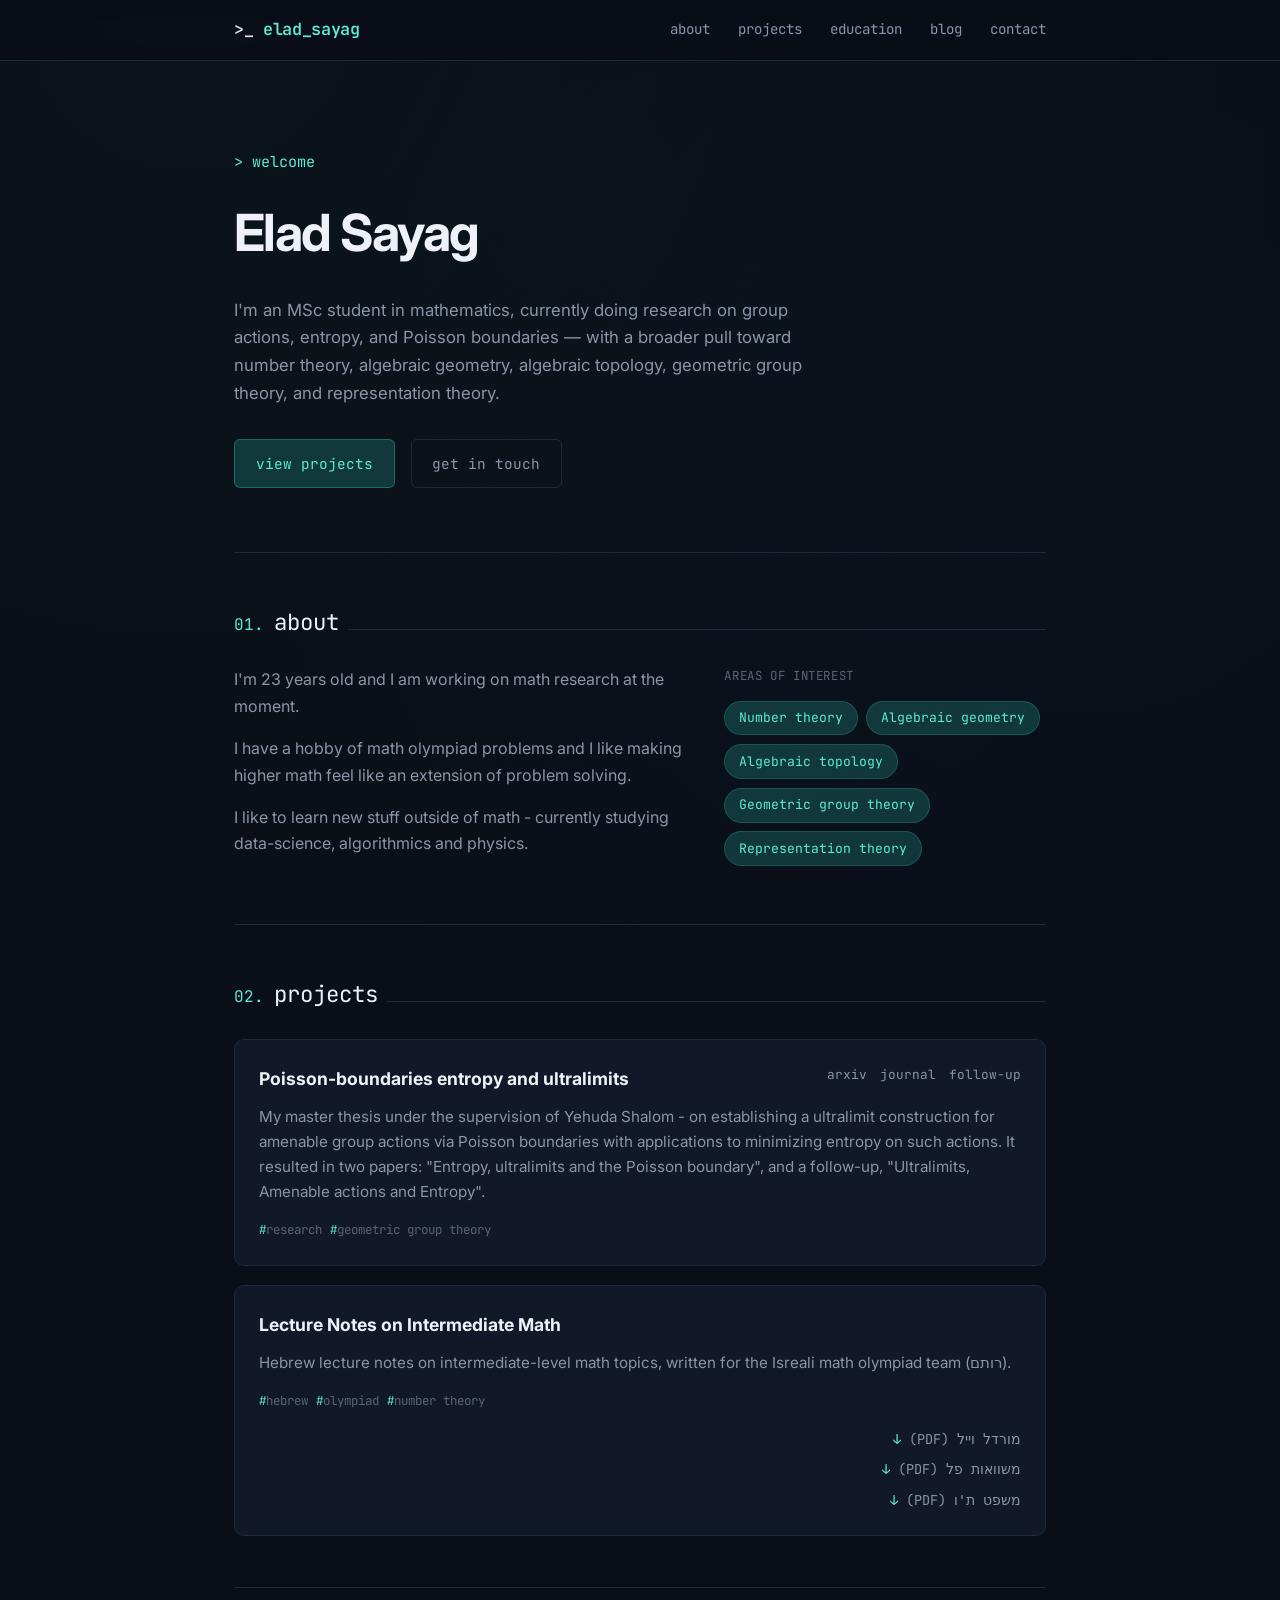
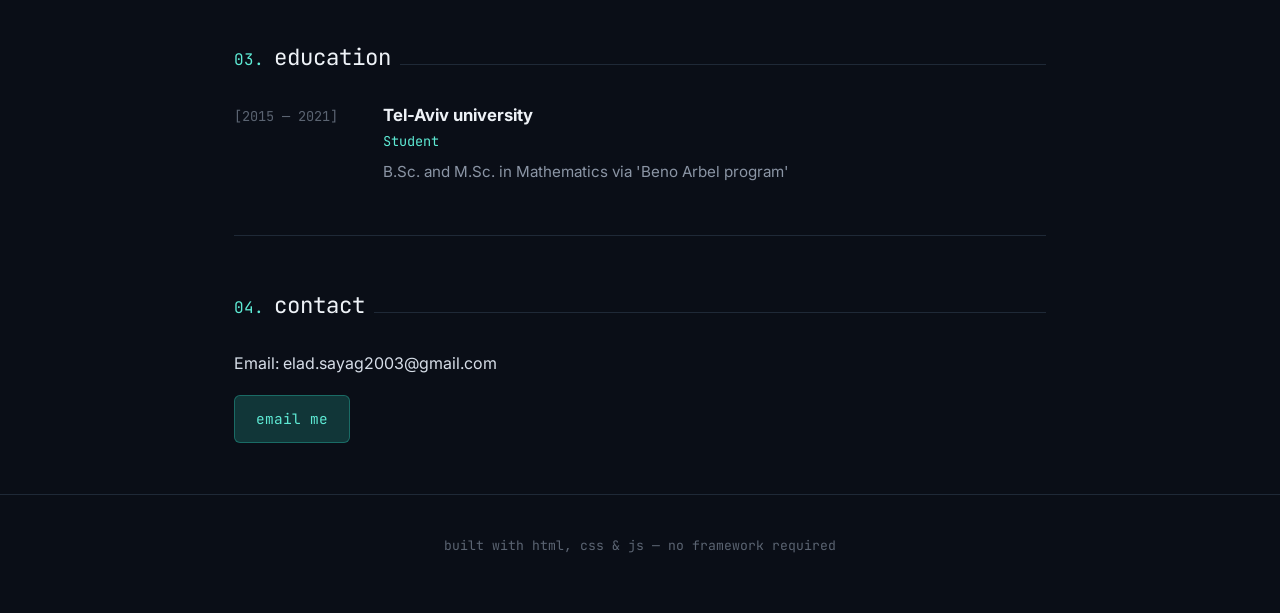
==== index.html @ e8bb50b0 "Add label above the math-interests tag list" ====
<!DOCTYPE html>
<html lang="en">
<head>
<meta charset="UTF-8">
<meta name="viewport" content="width=device-width, initial-scale=1.0">
<title>Elad Sayag</title>
<meta name="description" content="Personal site of Elad Sayag, M.S. in Mathematics. Interests: number theory, algebraic geometry, algebraic topology, geometric group theory, representation theory.">
<link rel="icon" href="data:image/svg+xml,<svg xmlns=%22http://www.w3.org/2000/svg%22 viewBox=%220 0 100 100%22><rect width=%22100%22 height=%22100%22 rx=%2220%22 fill=%22%230a0e17%22/><text x=%2250%22 y=%2266%22 font-size=%2255%22 text-anchor=%22middle%22 fill=%22%235eead4%22 font-family=%22monospace%22>&gt;_</text></svg>">
<link rel="preconnect" href="https://fonts.googleapis.com">
<link rel="preconnect" href="https://fonts.gstatic.com" crossorigin>
<link href="https://fonts.googleapis.com/css2?family=Inter:wght@400;500;600;700&family=JetBrains+Mono:wght@400;500;600&display=swap" rel="stylesheet">
<link rel="stylesheet" href="css/style.css">
</head>
<body>

<header class="site">
  <nav>
    <a href="index.html" class="logo">&gt;_ <span class="accent">elad_sayag</span></a>
    <div class="links">
      <a href="#about">about</a>
      <a href="#projects">projects</a>
      <a href="#education">education</a>
      <a href="blog.html">blog</a>
      <a href="#contact">contact</a>
    </div>
  </nav>
</header>

<main class="wrap">

  <section class="hero" id="top">
    <div class="kicker">welcome</div>
    <h1>Elad Sayag</h1>
    <p class="lead">
      I'm an MSc student in mathematics, currently doing research on
      group actions, entropy, and Poisson boundaries — with a broader pull
      toward number theory, algebraic geometry, algebraic topology,
      geometric group theory, and representation theory.
    </p>
    <!--
      EDIT: the "read the blog" link used to live here as a third button.
      Per your call, it's been dropped from this row so the hero stays
      focused on two actions — it's still reachable any time via the
      "blog" link in the nav bar above.
    -->
    <div class="cta-row">
      <a class="btn primary" href="#projects">view projects</a>
      <a class="btn ghost" href="#contact">get in touch</a>
    </div>
  </section>

  <!--
    EDIT ME — About section.
    Replace the three <p> paragraphs below with your own bio: 2-3 short
    paragraphs covering who you are, what draws you to these fields, and
    what you're currently working on (thesis topic, courses, reading).
    The .skills list on the right is a tag cloud — swap in whatever's
    actually true for you: languages/tools (LaTeX, Python, SageMath...)
    and/or subject areas you're strong in. Add or remove <span class="skill-tag">
    entries freely, there's no fixed number.
  -->
  <section id="about">
    <div class="section-title"><span class="num">01.</span> about <span class="line"></span></div>
    <div class="about-grid">
      <div>
        <p>
          I'm 23 years old and I am working on math research at the moment.
        </p>
        <p>
          I have a hobby of math olympiad problems and I like making 
          higher math feel like an extension of problem solving.
        </p>
        <p>
          I like to learn new stuff outside of math - currently studying data-science, algorithmics and physics.
        </p>
      </div>
      <div class="skills">
        <div class="skills-label">areas of interest</div>
        <span class="skill-tag">Number theory</span>
        <span class="skill-tag">Algebraic geometry</span>
        <span class="skill-tag">Algebraic topology</span>
        <span class="skill-tag">Geometric group theory</span>
        <span class="skill-tag">Representation theory</span>
      </div>
    </div>
  </section>

  <!--
    EDIT ME — Projects section.
    Each <article class="card"> is one item — could be a research project,
    an expository writeup, code, a reading group, whatever you want to
    showcase. Duplicate/delete <article> blocks freely (not locked to 3).
    The "code"/"live" links can point anywhere (GitHub, a PDF, arXiv, a
    live demo) or be deleted if there's nothing to link. tag-row entries
    are free text — use them for topics or tools, e.g. <span>topology</span>.
  -->
  <section id="projects">
    <div class="section-title"><span class="num">02.</span> projects <span class="line"></span></div>
    <div class="project-grid">

      <article class="card">
        <div class="card-head">
          <h3>Poisson-boundaries entropy and ultralimits</h3>
          <div class="links">
            <a href="https://arxiv.org/abs/2202.06607" target="_blank" rel="noopener">arxiv</a>
            <a href="https://doi.org/10.4171/GGD/887" target="_blank" rel="noopener">journal</a>
            <a href="https://arxiv.org/abs/2204.11112" target="_blank" rel="noopener">follow-up</a>
          </div>
        </div>
        <p class="desc">
          My master thesis under the supervision of Yehuda Shalom - on establishing a ultralimit construction for amenable group actions via Poisson boundaries with
          applications to minimizing entropy on such actions. It resulted in two papers:
          "Entropy, ultralimits and the Poisson boundary", and a follow-up,
          "Ultralimits, Amenable actions and Entropy".
        </p>
        <div class="tag-row">
          <span>research</span><span>geometric group theory</span>
        </div>
      </article>

      <article class="card">
        <div class="card-head">
          <h3>Lecture Notes on Intermediate Math</h3>
        </div>
        <p class="desc">
          Hebrew lecture notes on intermediate-level math topics,
          written for the Isreali math olympiad team (רותם).
        </p>
        <div class="tag-row">
          <span>hebrew</span><span>olympiad</span><span>number theory</span>
        </div>
        <div class="downloads">
          <a href="assets/lectures/mordell-weil.pdf" download>מורדל וייל (PDF)</a>
          <a href="assets/lectures/pell-equations.pdf" download>משוואות פל (PDF)</a>
          <a href="assets/lectures/thue-theorem.pdf" download>משפט ת'ו (PDF)</a>
        </div>
      </article>

    </div>
  </section>

  <!--
    EDIT ME — Experience / education section.
    Each .timeline-item is one entry (job, degree, TA position, whatever).
    Duplicate/delete freely, and reorder so the most recent is first.
  -->
  <section id="education">
    <div class="section-title"><span class="num">03.</span> education <span class="line"></span></div>
    <div class="timeline">

      <div class="timeline-item">
        <div class="when">[2015 — 2021]</div>
        <div>
          <h3>Tel-Aviv university</h3>
          <div class="role">Student</div>
          <p>B.Sc. and M.Sc. in Mathematics via 'Beno Arbel program'</p>
        </div>
      </div>

    </div>
  </section>

  <section id="contact">
    <div class="section-title"><span class="num">04.</span> contact <span class="line"></span></div>
    <p>
    Email: elad.sayag2003@gmail.com
    </p>
    <!--
      EDIT: github/linkedin links below are still placeholders — point
      them at your real profiles, or delete the <a> tags you don't want.
      A phone number was deliberately left off: public HTML gets scraped
      by bots, and a phone number there mostly just invites spam calls.
      If you want one listed, put it on a downloadable CV/resume PDF
      instead and link that here.
    -->
    <div class="contact-links">
      <a class="btn primary" href="mailto:elad.sayag2003@gmail.com">email me</a>
    </div>
  </section>

</main>

<footer class="site">
  built with html, css &amp; js — no framework required
</footer>

</body>
</html>
---- css/style.css ----
:root {
  --bg: #0a0e17;
  --bg-alt: #0f1420;
  --bg-card: #111827;
  --fg: #d7dee8;
  --fg-dim: #8b95a5;
  --fg-dimmer: #5b6472;
  --accent: #5eead4;
  --accent-dim: #2dd4bf33;
  --border: #1f2937;
  --mono: 'JetBrains Mono', 'Fira Code', ui-monospace, SFMono-Regular, Consolas, monospace;
  --sans: 'Inter', -apple-system, BlinkMacSystemFont, 'Segoe UI', sans-serif;
  --maxw: 860px;
}

* { box-sizing: border-box; margin: 0; padding: 0; }

html { scroll-behavior: smooth; }

body {
  background: var(--bg);
  background-image:
    radial-gradient(circle at 15% 0%, #123a3622 0%, transparent 45%),
    radial-gradient(circle at 85% 20%, #0f2a3a22 0%, transparent 40%);
  color: var(--fg);
  font-family: var(--sans);
  line-height: 1.65;
  min-height: 100vh;
  -webkit-font-smoothing: antialiased;
}

a { color: inherit; text-decoration: none; }

::selection { background: var(--accent-dim); color: var(--accent); }

/* ---------- layout shells ---------- */

.wrap {
  max-width: var(--maxw);
  margin: 0 auto;
  padding: 0 1.5rem;
}

header.site {
  position: sticky;
  top: 0;
  z-index: 20;
  background: rgba(10, 14, 23, 0.85);
  backdrop-filter: blur(8px);
  border-bottom: 1px solid var(--border);
}

header.site nav {
  max-width: var(--maxw);
  margin: 0 auto;
  padding: 1rem 1.5rem;
  display: flex;
  align-items: center;
  justify-content: space-between;
}

.logo {
  font-family: var(--mono);
  font-weight: 600;
  color: var(--fg);
  font-size: 1.05rem;
  letter-spacing: -0.02em;
}
.logo .accent { color: var(--accent); }

nav .links {
  display: flex;
  gap: 1.75rem;
  font-family: var(--mono);
  font-size: 0.88rem;
}

nav .links a {
  color: var(--fg-dim);
  transition: color 0.15s ease;
  position: relative;
}
nav .links a:hover { color: var(--accent); }

.nav-toggle { display: none; }

/* ---------- hero ---------- */

.hero {
  padding: 5.5rem 0 4rem;
}

.hero .kicker {
  font-family: var(--mono);
  color: var(--accent);
  font-size: 0.95rem;
  margin-bottom: 1rem;
}
.hero .kicker::before { content: "> "; }

.hero h1 {
  font-size: clamp(2.1rem, 5vw, 3.2rem);
  font-weight: 700;
  letter-spacing: -0.03em;
  color: #eef2f7;
}

.hero h2 {
  font-size: clamp(1.3rem, 3vw, 1.8rem);
  font-weight: 600;
  color: var(--fg-dim);
  margin-top: 0.4rem;
}

.hero p.lead {
  margin-top: 1.4rem;
  max-width: 56ch;
  color: var(--fg-dim);
  font-size: 1.05rem;
}

.hero .cta-row {
  margin-top: 2rem;
  display: flex;
  gap: 1rem;
  flex-wrap: wrap;
}

.btn {
  font-family: var(--mono);
  font-size: 0.9rem;
  padding: 0.7rem 1.3rem;
  border-radius: 6px;
  border: 1px solid var(--border);
  display: inline-flex;
  align-items: center;
  gap: 0.5rem;
  transition: all 0.15s ease;
}
.btn.primary {
  background: var(--accent-dim);
  border-color: #2dd4bf55;
  color: var(--accent);
}
.btn.primary:hover { background: #2dd4bf22; border-color: var(--accent); }
.btn.ghost { color: var(--fg-dim); }
.btn.ghost:hover { color: var(--fg); border-color: var(--fg-dimmer); }

/* ---------- sections ---------- */

section { padding: 3.2rem 0; border-top: 1px solid var(--border); }
section:first-of-type { border-top: none; }

.section-title {
  font-family: var(--mono);
  font-size: 1.4rem;
  color: #eef2f7;
  margin-bottom: 1.6rem;
  display: flex;
  align-items: baseline;
  gap: 0.6rem;
}
.section-title .num {
  color: var(--accent);
  font-size: 1rem;
}
.section-title .line {
  flex: 1;
  height: 1px;
  background: var(--border);
}

.about-grid {
  display: grid;
  grid-template-columns: 1.4fr 1fr;
  gap: 2.5rem;
}

.about-grid p { color: var(--fg-dim); margin-bottom: 1rem; }

.skills {
  display: flex;
  flex-wrap: wrap;
  gap: 0.55rem;
  align-content: flex-start;
}
.skills-label {
  flex: 1 0 100%;
  font-family: var(--mono);
  font-size: 0.78rem;
  letter-spacing: 0.05em;
  text-transform: uppercase;
  color: var(--fg-dimmer);
  margin-bottom: 0.3rem;
}
.skill-tag {
  font-family: var(--mono);
  font-size: 0.82rem;
  color: var(--accent);
  background: var(--accent-dim);
  border: 1px solid #2dd4bf33;
  border-radius: 999px;
  padding: 0.35rem 0.85rem;
}

/* ---------- project cards ---------- */

.project-grid {
  display: grid;
  gap: 1.2rem;
}

.card {
  background: var(--bg-card);
  border: 1px solid var(--border);
  border-radius: 10px;
  padding: 1.5rem;
  transition: border-color 0.15s ease, transform 0.15s ease;
}
.card:hover {
  border-color: #2dd4bf55;
  transform: translateY(-2px);
}

.card-head {
  display: flex;
  justify-content: space-between;
  align-items: flex-start;
  gap: 1rem;
}

.card h3 {
  font-size: 1.1rem;
  color: #eef2f7;
}

.card .links {
  display: flex;
  gap: 0.8rem;
  font-family: var(--mono);
  font-size: 0.8rem;
  color: var(--fg-dim);
  white-space: nowrap;
}
.card .links a:hover { color: var(--accent); }

.card p.desc {
  color: var(--fg-dim);
  margin: 0.7rem 0 1rem;
  font-size: 0.95rem;
}

.tag-row {
  display: flex;
  flex-wrap: wrap;
  gap: 0.5rem;
  font-family: var(--mono);
  font-size: 0.78rem;
  color: var(--fg-dimmer);
}
.tag-row span::before { content: "#"; color: var(--accent); }

.card .downloads {
  display: flex;
  flex-direction: column;
  gap: 0.5rem;
  margin-top: 1rem;
}
.card .downloads a {
  font-family: var(--mono);
  font-size: 0.85rem;
  color: var(--fg-dim);
  direction: rtl;
  text-align: right;
}
.card .downloads a:hover { color: var(--accent); }
.card .downloads a::after { content: " ↓"; color: var(--accent); }

/* ---------- experience timeline ---------- */

.timeline {
  display: flex;
  flex-direction: column;
  gap: 1.8rem;
}
.timeline-item {
  display: grid;
  grid-template-columns: 130px 1fr;
  gap: 1.2rem;
}
.timeline-item .when {
  font-family: var(--mono);
  color: var(--fg-dimmer);
  font-size: 0.85rem;
  padding-top: 0.2rem;
}
.timeline-item h3 {
  font-size: 1.05rem;
  color: #eef2f7;
}
.timeline-item .role {
  color: var(--accent);
  font-family: var(--mono);
  font-size: 0.85rem;
  margin-bottom: 0.4rem;
}
.timeline-item p { color: var(--fg-dim); font-size: 0.95rem; }

/* ---------- blog ---------- */

.post-list { display: flex; flex-direction: column; gap: 0.2rem; }

.post-row {
  display: block;
  padding: 1.1rem 0;
  border-bottom: 1px solid var(--border);
}
.post-row:last-child { border-bottom: none; }

.post-row .meta {
  font-family: var(--mono);
  font-size: 0.8rem;
  color: var(--fg-dimmer);
  margin-bottom: 0.3rem;
}
.post-row h3 {
  color: #eef2f7;
  font-size: 1.1rem;
  transition: color 0.15s ease;
}
.post-row:hover h3 { color: var(--accent); }
.post-row p.excerpt {
  color: var(--fg-dim);
  font-size: 0.92rem;
  margin-top: 0.3rem;
}

.post-status {
  font-family: var(--mono);
  color: var(--fg-dimmer);
  font-size: 0.9rem;
}

/* single post view */

.post-header { margin-bottom: 2rem; }
.post-header .back {
  font-family: var(--mono);
  font-size: 0.85rem;
  color: var(--fg-dim);
  display: inline-block;
  margin-bottom: 1.5rem;
}
.post-header .back:hover { color: var(--accent); }
.post-header h1 {
  font-size: clamp(1.7rem, 4vw, 2.3rem);
  color: #eef2f7;
  letter-spacing: -0.02em;
}
.post-header .meta {
  font-family: var(--mono);
  color: var(--fg-dimmer);
  font-size: 0.85rem;
  margin-top: 0.6rem;
}

.post-body h1, .post-body h2, .post-body h3 {
  color: #eef2f7;
  margin: 1.8rem 0 0.8rem;
  letter-spacing: -0.01em;
}
.post-body h2 { font-size: 1.4rem; }
.post-body h3 { font-size: 1.15rem; }
.post-body p { color: var(--fg); margin-bottom: 1rem; }
.post-body a { color: var(--accent); border-bottom: 1px solid #2dd4bf55; }
.post-body ul, .post-body ol { color: var(--fg); margin: 0 0 1rem 1.4rem; }
.post-body li { margin-bottom: 0.4rem; }
.post-body blockquote {
  border-left: 3px solid var(--accent);
  padding-left: 1rem;
  color: var(--fg-dim);
  margin: 1rem 0;
  font-style: italic;
}
.post-body code {
  font-family: var(--mono);
  background: var(--bg-card);
  border: 1px solid var(--border);
  border-radius: 4px;
  padding: 0.1rem 0.4rem;
  font-size: 0.88em;
  color: var(--accent);
}
.post-body pre {
  background: var(--bg-card);
  border: 1px solid var(--border);
  border-radius: 8px;
  padding: 1rem 1.2rem;
  overflow-x: auto;
  margin: 1rem 0;
}
.post-body pre code {
  background: none;
  border: none;
  padding: 0;
  color: var(--fg);
}
.post-body hr {
  border: none;
  border-top: 1px solid var(--border);
  margin: 2rem 0;
}
.post-body img { max-width: 100%; border-radius: 8px; }

/* ---------- contact ---------- */

.contact-links {
  display: flex;
  flex-wrap: wrap;
  gap: 1rem;
  margin-top: 1.2rem;
}

/* ---------- footer ---------- */

footer.site {
  border-top: 1px solid var(--border);
  padding: 2.5rem 0 3.5rem;
  text-align: center;
  color: var(--fg-dimmer);
  font-family: var(--mono);
  font-size: 0.82rem;
}

/* ---------- responsive ---------- */

@media (max-width: 640px) {
  .about-grid { grid-template-columns: 1fr; }
  .timeline-item { grid-template-columns: 1fr; gap: 0.3rem; }
  nav .links { gap: 1.1rem; font-size: 0.8rem; }
}
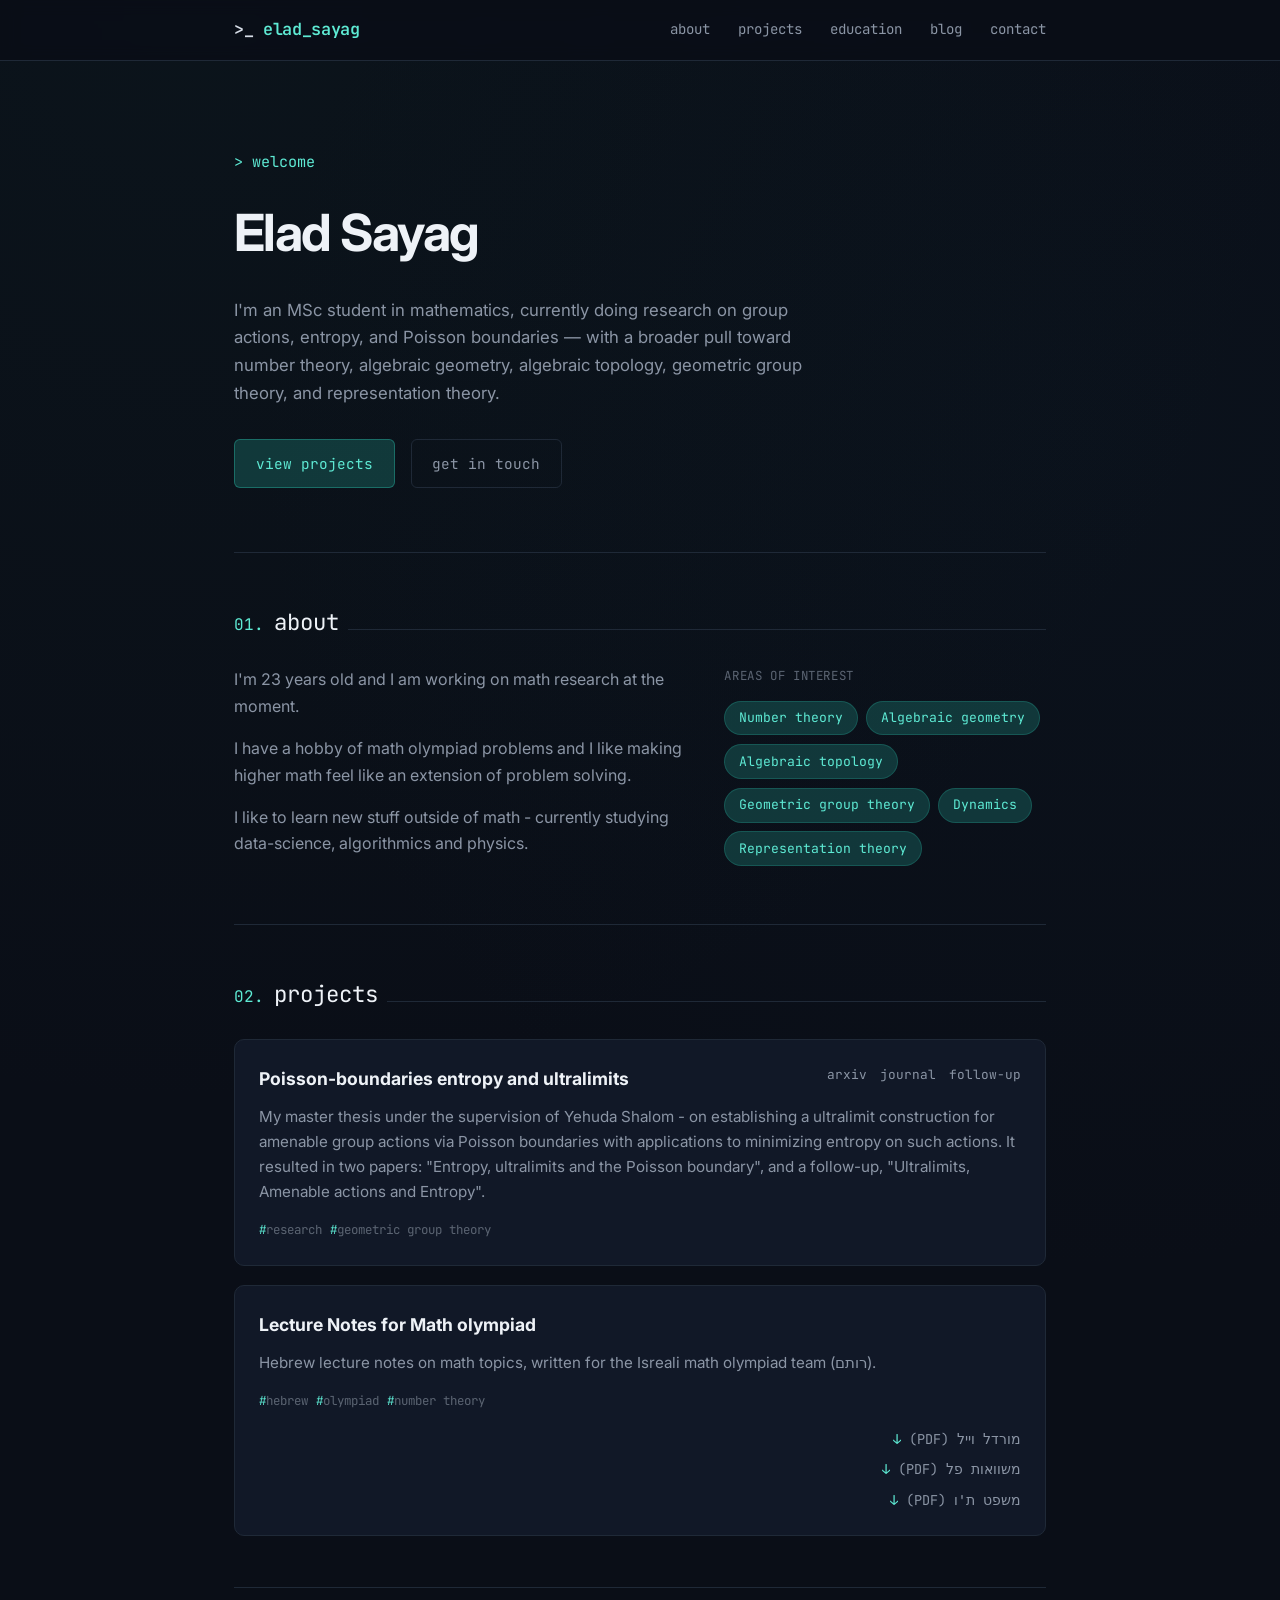
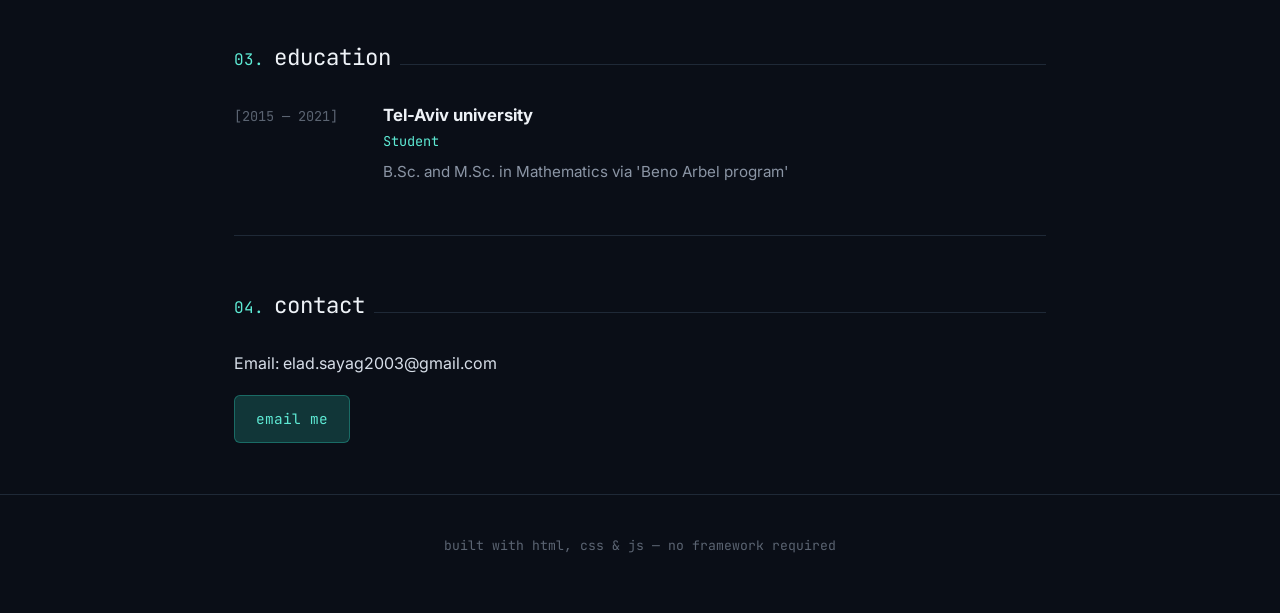
==== commit d5a58ce1: "Content edits: drop h2 subtitle, add Dynamics tag, trim lecture notes project" ====
--- a/index.html
+++ b/index.html
@@ -80,6 +80,7 @@
         <span class="skill-tag">Algebraic geometry</span>
         <span class="skill-tag">Algebraic topology</span>
         <span class="skill-tag">Geometric group theory</span>
+        <span class="skill-tag">Dynamics</span>
         <span class="skill-tag">Representation theory</span>
       </div>
     </div>
@@ -120,10 +121,10 @@
 
       <article class="card">
         <div class="card-head">
-          <h3>Lecture Notes on Intermediate Math</h3>
+          <h3>Lecture Notes for Math olympiad</h3>
         </div>
         <p class="desc">
-          Hebrew lecture notes on intermediate-level math topics,
+          Hebrew lecture notes on math topics,
           written for the Isreali math olympiad team (רותם).
         </p>
         <div class="tag-row">
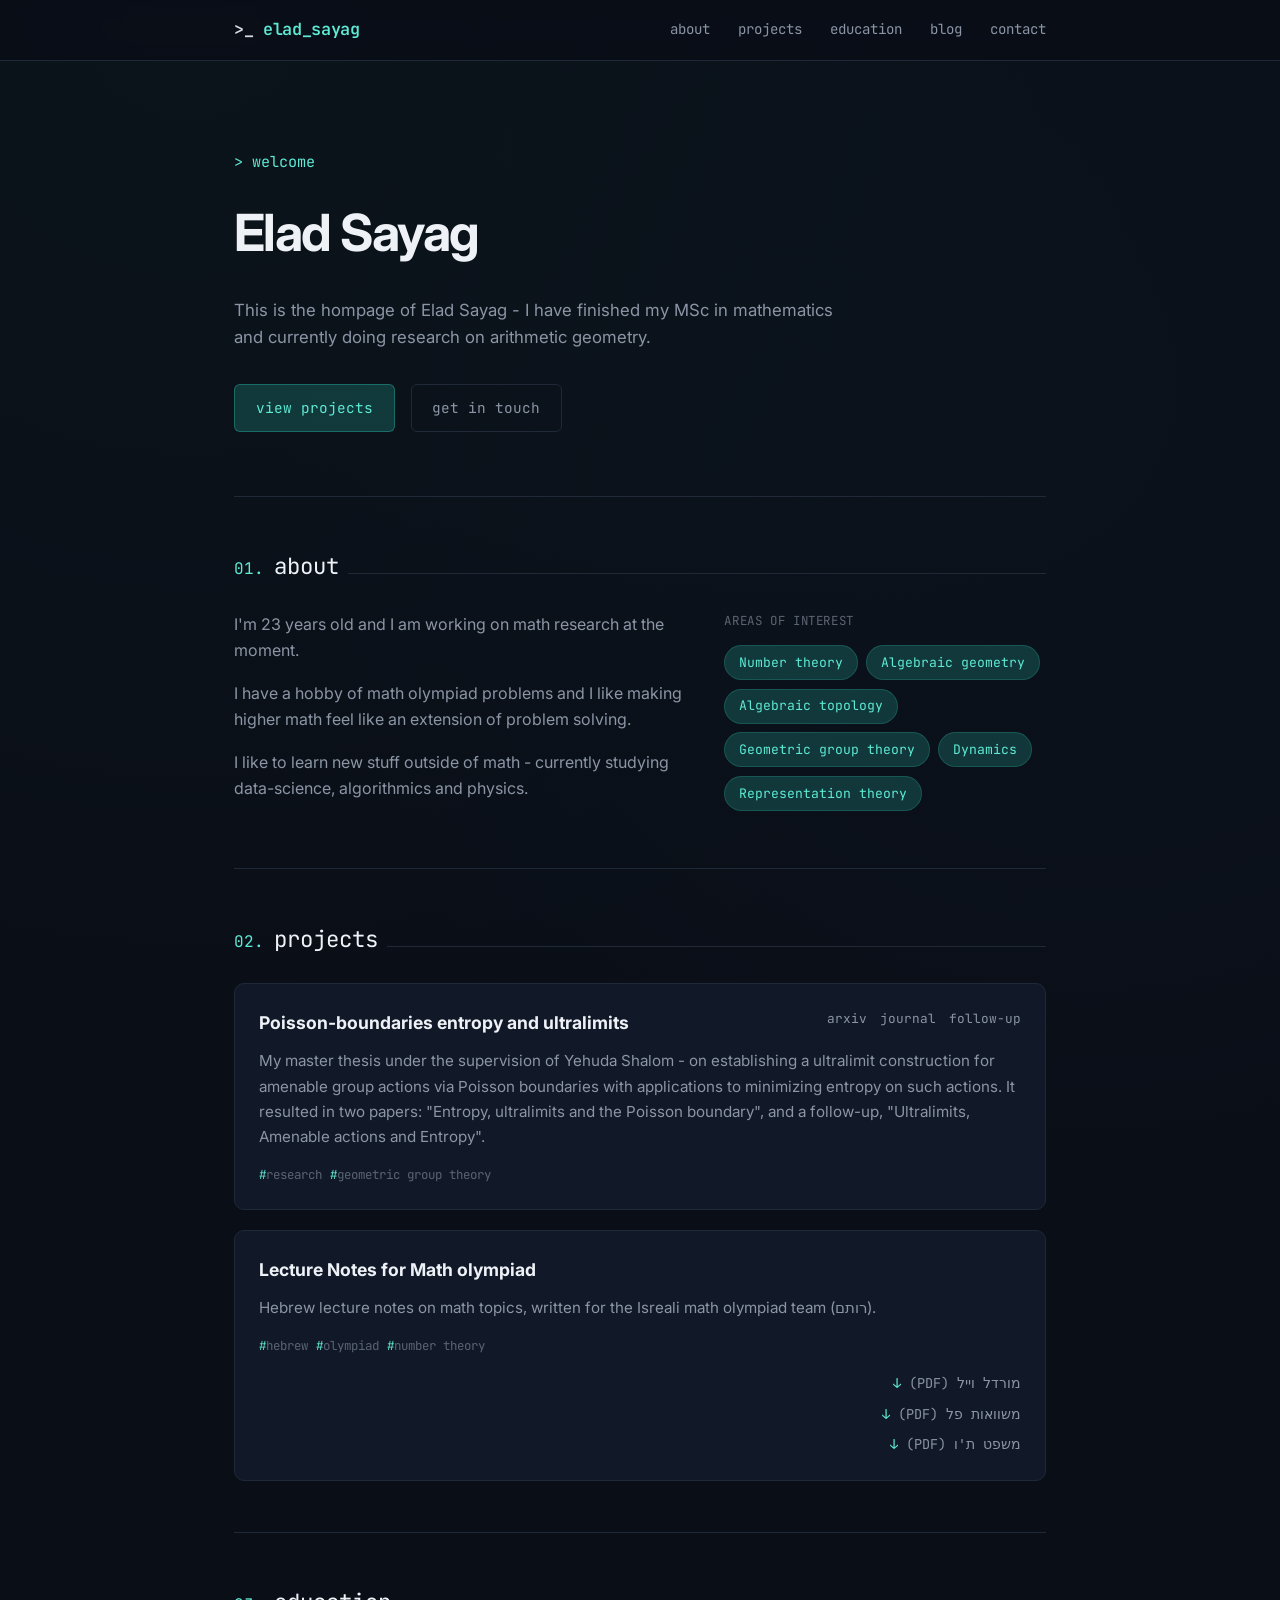
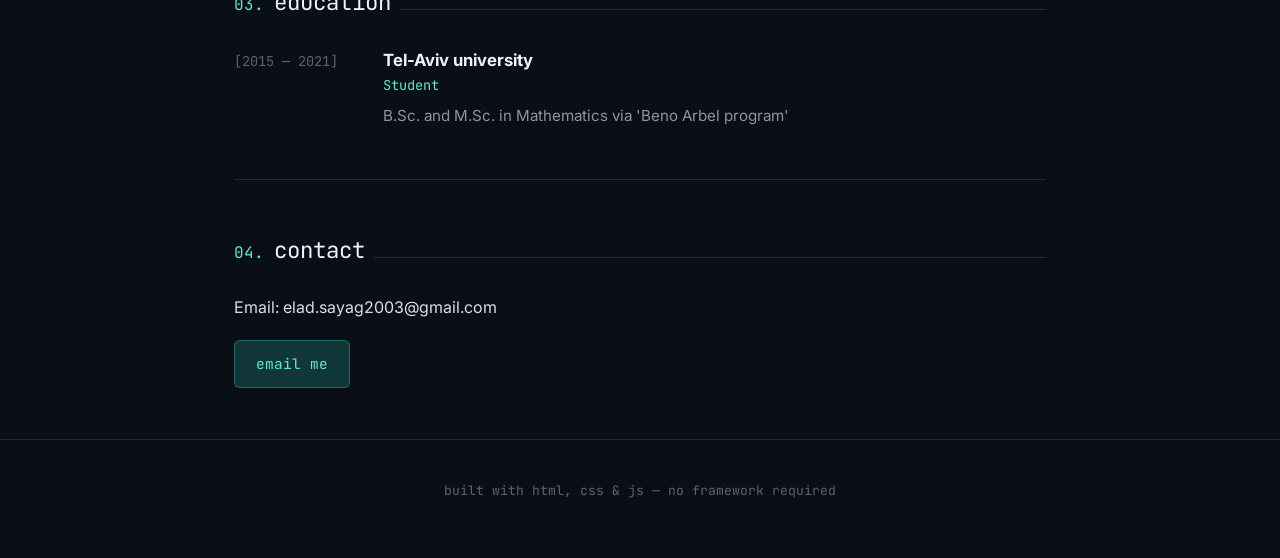
==== commit 2d55c856: "Update hero intro text" ====
--- a/index.html
+++ b/index.html
@@ -5,6 +5,7 @@
 <meta name="viewport" content="width=device-width, initial-scale=1.0">
 <title>Elad Sayag</title>
 <meta name="description" content="Personal site of Elad Sayag, M.S. in Mathematics. Interests: number theory, algebraic geometry, algebraic topology, geometric group theory, representation theory.">
+<meta name="google-site-verification" content="7D68pKTvxS41xx3TN0v2_kuk_uTHNy1JN4ceA2dV-_0" />
 <link rel="icon" href="data:image/svg+xml,<svg xmlns=%22http://www.w3.org/2000/svg%22 viewBox=%220 0 100 100%22><rect width=%22100%22 height=%22100%22 rx=%2220%22 fill=%22%230a0e17%22/><text x=%2250%22 y=%2266%22 font-size=%2255%22 text-anchor=%22middle%22 fill=%22%235eead4%22 font-family=%22monospace%22>&gt;_</text></svg>">
 <link rel="preconnect" href="https://fonts.googleapis.com">
 <link rel="preconnect" href="https://fonts.gstatic.com" crossorigin>
@@ -32,10 +33,8 @@
     <div class="kicker">welcome</div>
     <h1>Elad Sayag</h1>
     <p class="lead">
-      I'm an MSc student in mathematics, currently doing research on
-      group actions, entropy, and Poisson boundaries — with a broader pull
-      toward number theory, algebraic geometry, algebraic topology,
-      geometric group theory, and representation theory.
+      This is the hompage of Elad Sayag - I have finished my MSc in mathematics and currently doing research on
+      arithmetic geometry.
     </p>
     <!--
       EDIT: the "read the blog" link used to live here as a third button.
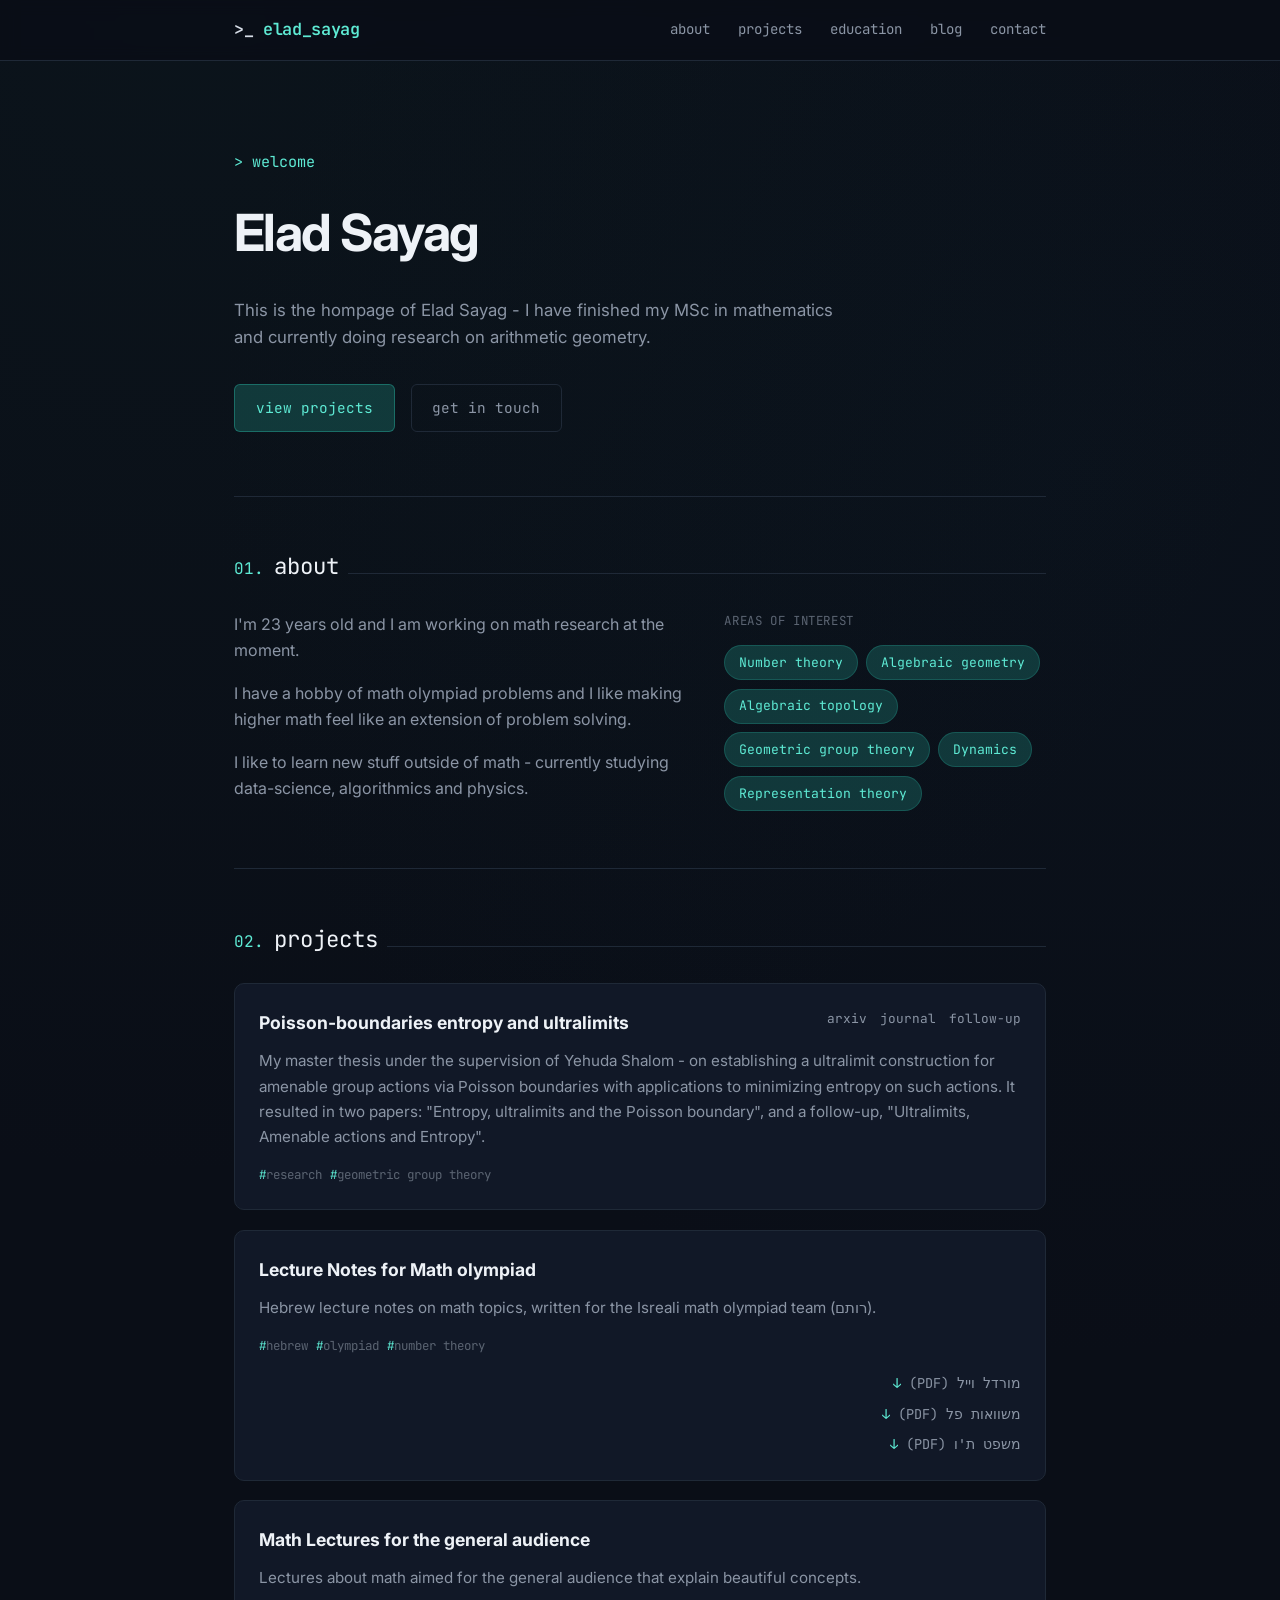
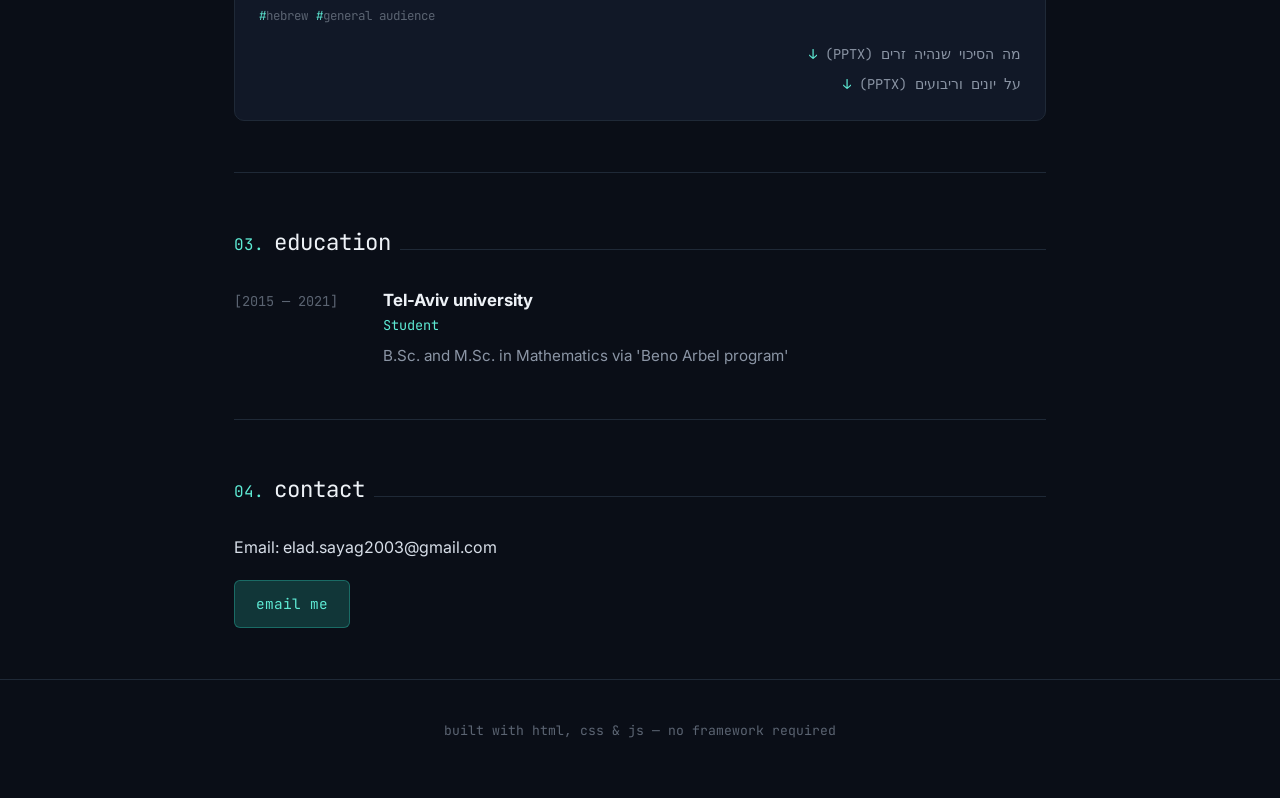
==== commit 73c2a26b: "Add general-audience math lectures project" ====
--- a/index.html
+++ b/index.html
@@ -136,6 +136,22 @@
         </div>
       </article>
 
+      <article class="card">
+        <div class="card-head">
+          <h3>Math Lectures for the general audience</h3>
+        </div>
+        <p class="desc">
+          Lectures about math aimed for the general audience that explain beautiful concepts.
+        </p>
+        <div class="tag-row">
+          <span>hebrew</span><span>general audience</span>
+        </div>
+        <div class="downloads">
+          <a href="assets/lectures/general-audience/probability-coprime.pptx" download>מה הסיכוי שנהיה זרים (PPTX)</a>
+          <a href="assets/lectures/general-audience/pigeons-and-squares.pptx" download>על יונים וריבועים (PPTX)</a>
+        </div>
+      </article>
+
     </div>
   </section>
 
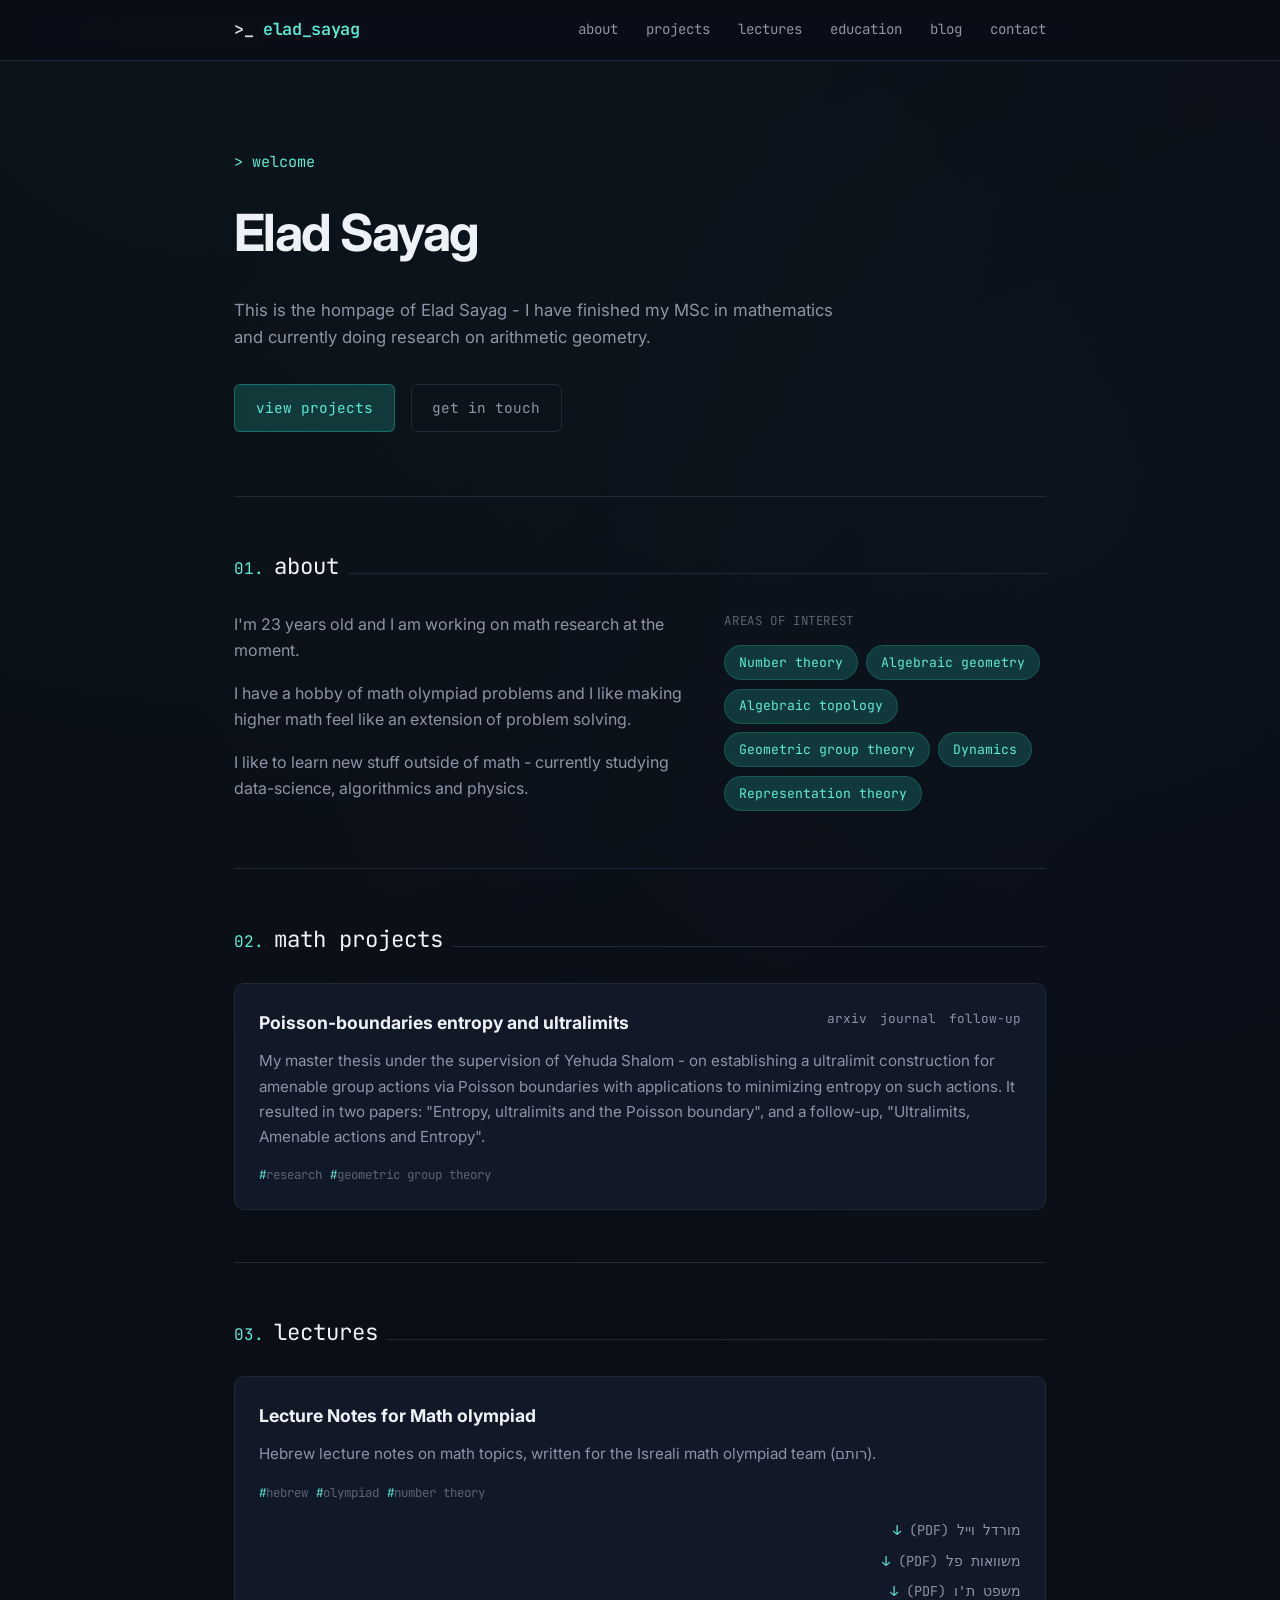
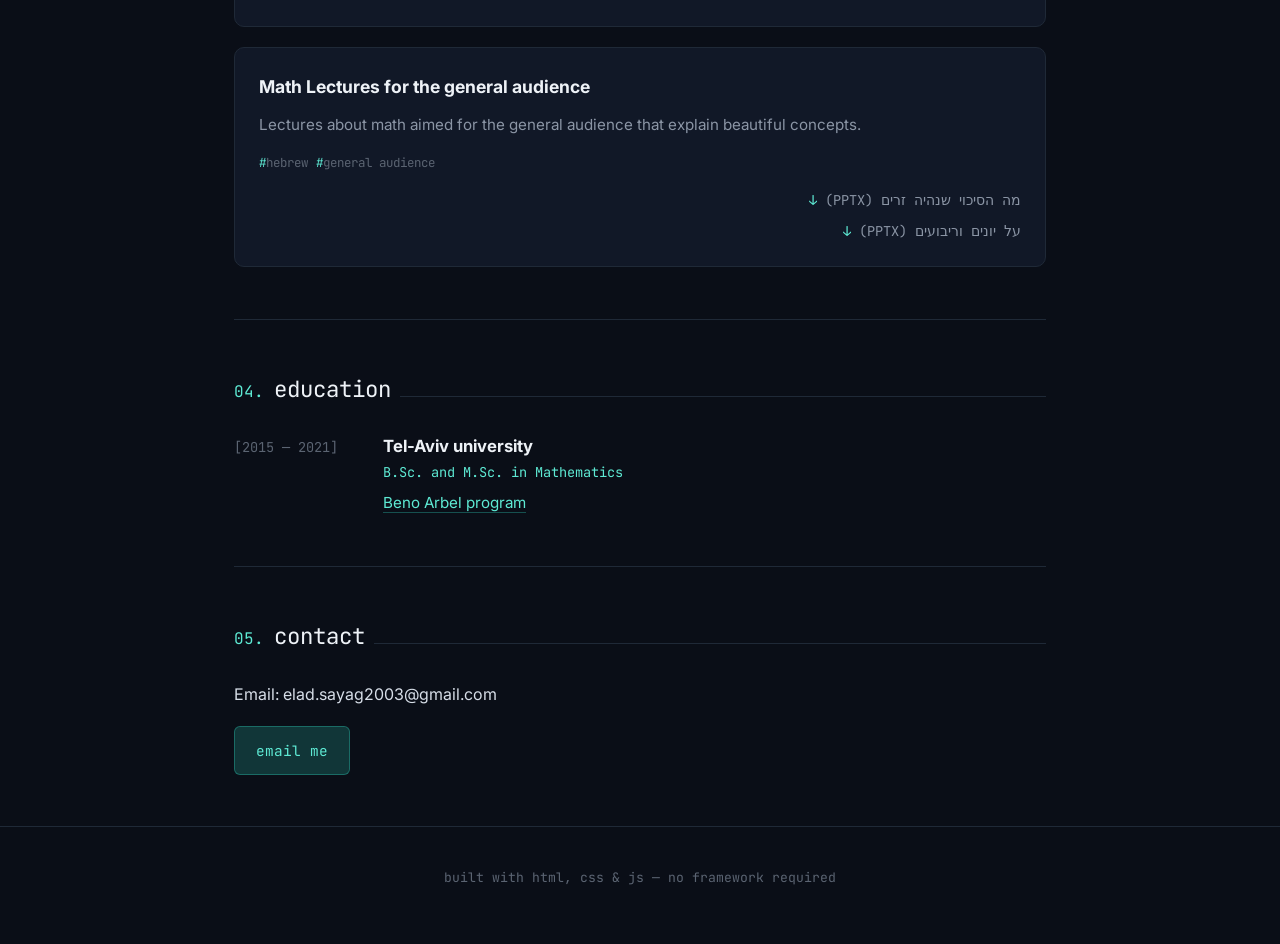
==== commit f8ef6ce2: "Split lectures into own section, rename projects, link Beno Arbel program" ====
--- a/index.html
+++ b/index.html
@@ -20,6 +20,7 @@
     <div class="links">
       <a href="#about">about</a>
       <a href="#projects">projects</a>
+      <a href="#lectures">lectures</a>
       <a href="#education">education</a>
       <a href="blog.html">blog</a>
       <a href="#contact">contact</a>
@@ -95,7 +96,7 @@
     are free text — use them for topics or tools, e.g. <span>topology</span>.
   -->
   <section id="projects">
-    <div class="section-title"><span class="num">02.</span> projects <span class="line"></span></div>
+    <div class="section-title"><span class="num">02.</span> math projects <span class="line"></span></div>
     <div class="project-grid">
 
       <article class="card">
@@ -118,6 +119,13 @@
         </div>
       </article>
 
+    </div>
+  </section>
+
+  <section id="lectures">
+    <div class="section-title"><span class="num">03.</span> lectures <span class="line"></span></div>
+    <div class="project-grid">
+
       <article class="card">
         <div class="card-head">
           <h3>Lecture Notes for Math olympiad</h3>
@@ -161,15 +169,15 @@
     Duplicate/delete freely, and reorder so the most recent is first.
   -->
   <section id="education">
-    <div class="section-title"><span class="num">03.</span> education <span class="line"></span></div>
+    <div class="section-title"><span class="num">04.</span> education <span class="line"></span></div>
     <div class="timeline">
 
       <div class="timeline-item">
         <div class="when">[2015 — 2021]</div>
         <div>
           <h3>Tel-Aviv university</h3>
-          <div class="role">Student</div>
-          <p>B.Sc. and M.Sc. in Mathematics via 'Beno Arbel program'</p>
+          <div class="role">B.Sc. and M.Sc. in Mathematics</div>
+          <p><a href="https://en-exact-sciences.tau.ac.il/math/beno-arbel-young-students-program" target="_blank" rel="noopener">Beno Arbel program</a></p>
         </div>
       </div>
 
@@ -177,7 +185,7 @@
   </section>
 
   <section id="contact">
-    <div class="section-title"><span class="num">04.</span> contact <span class="line"></span></div>
+    <div class="section-title"><span class="num">05.</span> contact <span class="line"></span></div>
     <p>
     Email: elad.sayag2003@gmail.com
     </p>
--- a/css/style.css
+++ b/css/style.css
@@ -305,6 +305,8 @@
   margin-bottom: 0.4rem;
 }
 .timeline-item p { color: var(--fg-dim); font-size: 0.95rem; }
+.timeline-item p a { color: var(--accent); border-bottom: 1px solid #2dd4bf55; }
+.timeline-item p a:hover { border-bottom-color: var(--accent); }
 
 /* ---------- blog ---------- */
 
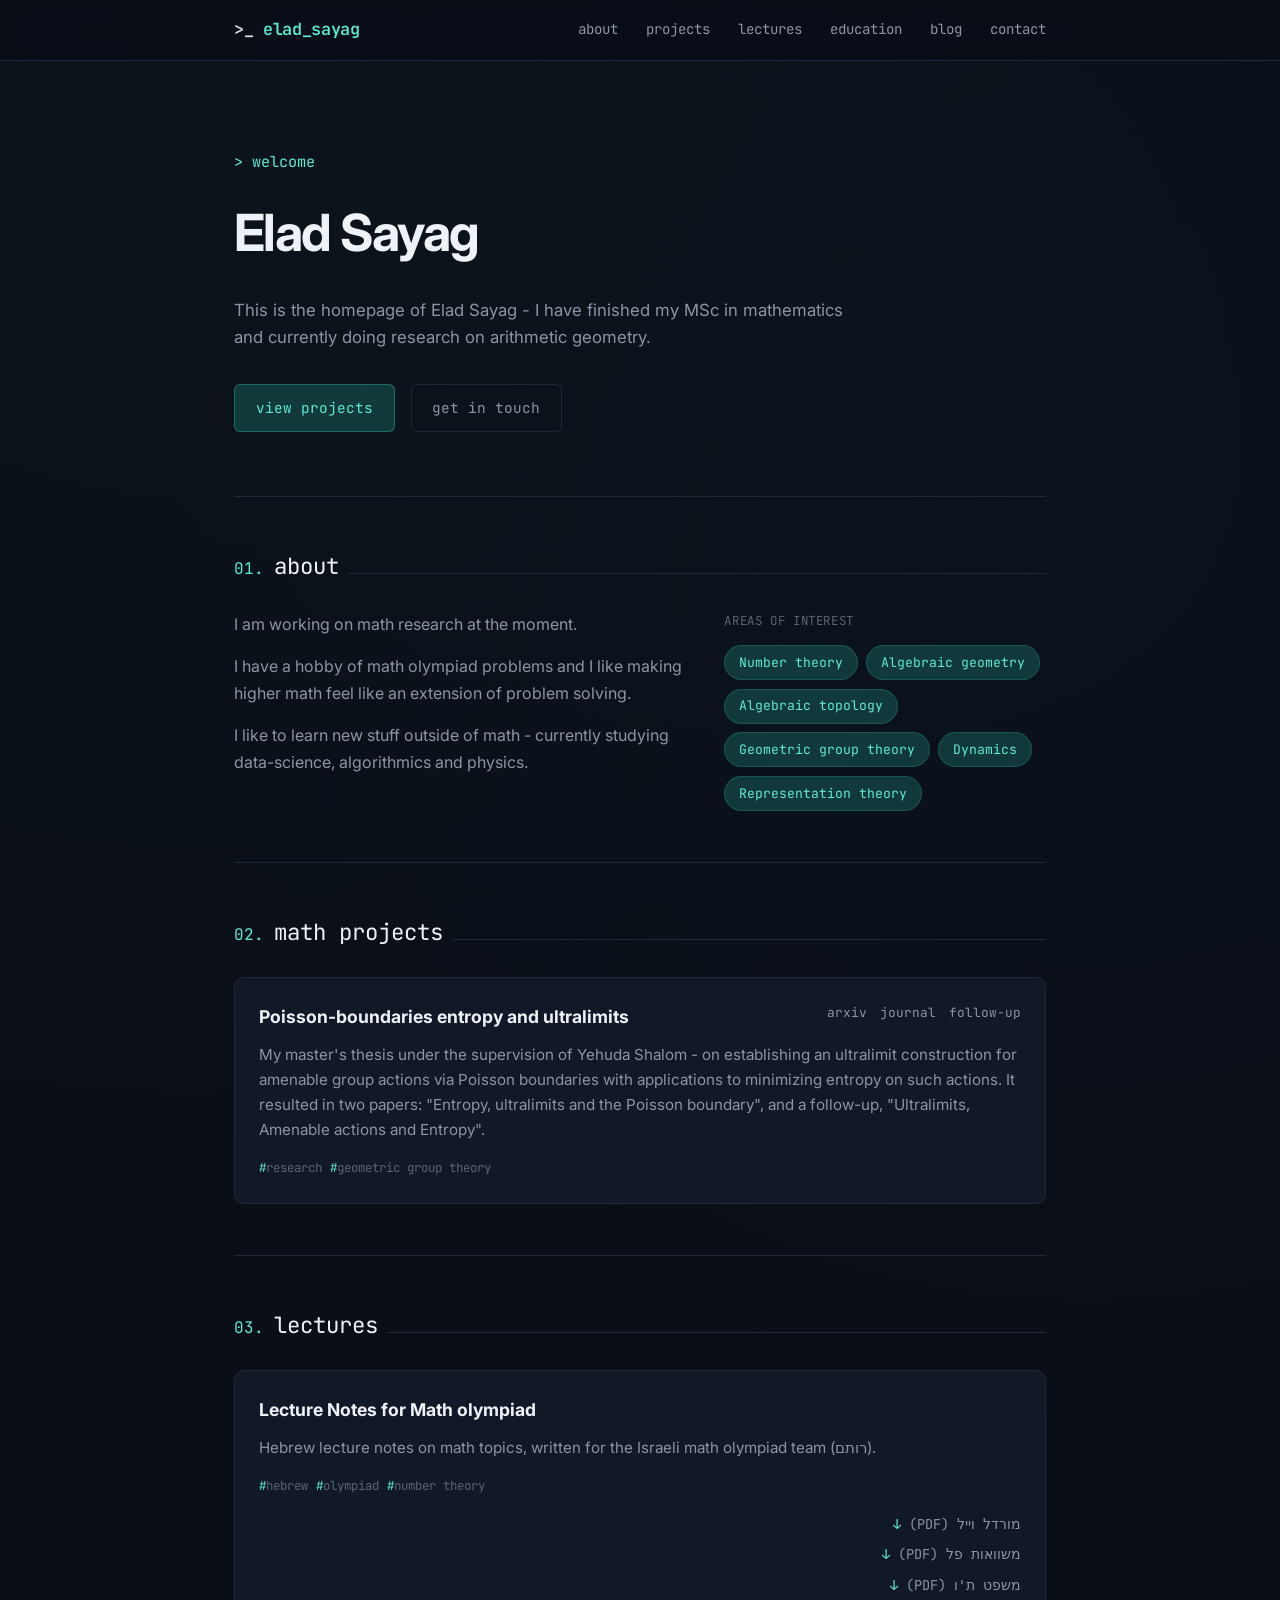
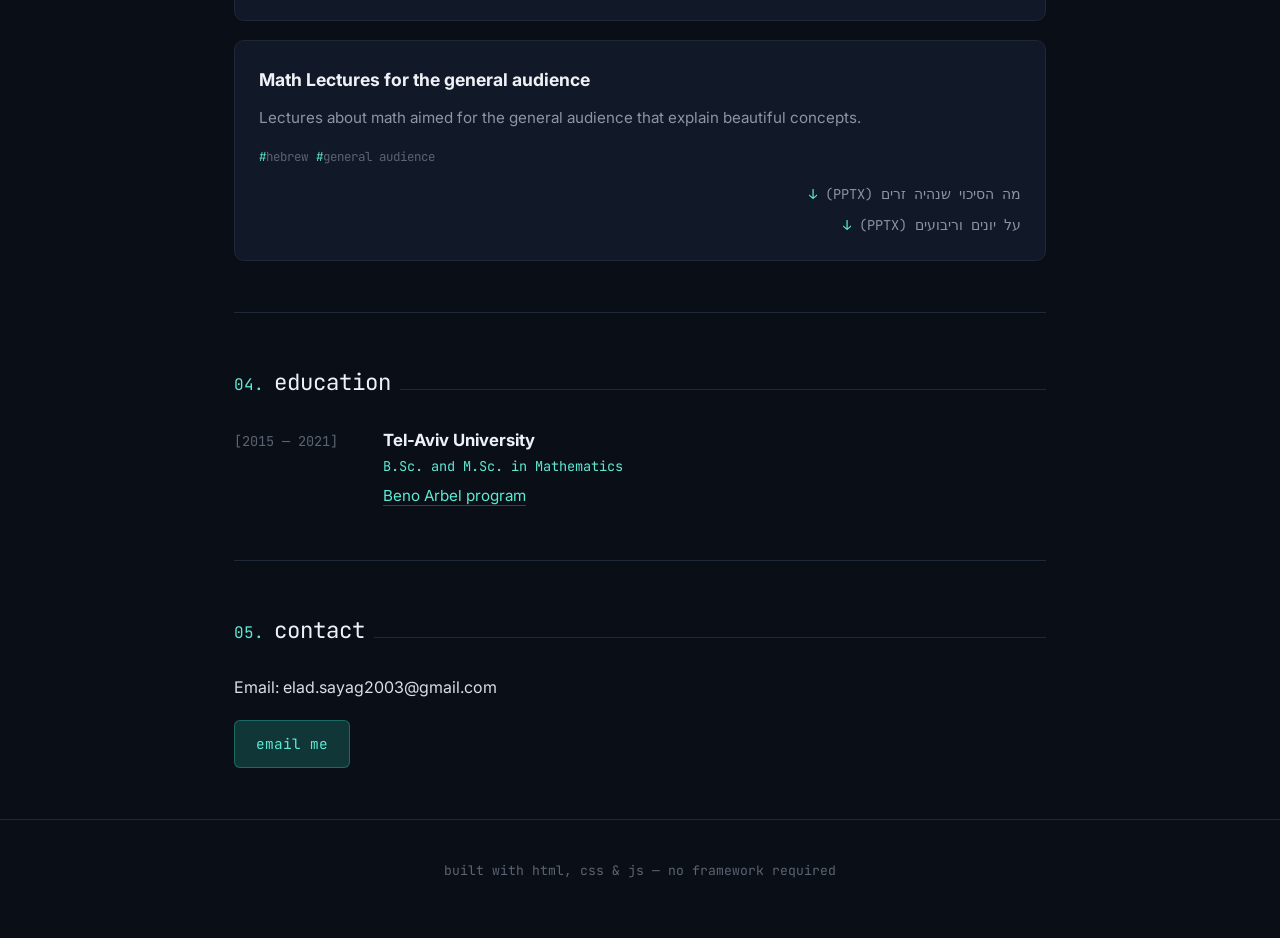
==== commit 92cd37a3: "Remove age mention, fix typos/casing, repair stale blog/post nav links" ====
--- a/index.html
+++ b/index.html
@@ -4,7 +4,7 @@
 <meta charset="UTF-8">
 <meta name="viewport" content="width=device-width, initial-scale=1.0">
 <title>Elad Sayag</title>
-<meta name="description" content="Personal site of Elad Sayag, M.S. in Mathematics. Interests: number theory, algebraic geometry, algebraic topology, geometric group theory, representation theory.">
+<meta name="description" content="Personal site of Elad Sayag, MSc in Mathematics. Interests: number theory, algebraic geometry, algebraic topology, geometric group theory, representation theory.">
 <meta name="google-site-verification" content="7D68pKTvxS41xx3TN0v2_kuk_uTHNy1JN4ceA2dV-_0" />
 <link rel="icon" href="data:image/svg+xml,<svg xmlns=%22http://www.w3.org/2000/svg%22 viewBox=%220 0 100 100%22><rect width=%22100%22 height=%22100%22 rx=%2220%22 fill=%22%230a0e17%22/><text x=%2250%22 y=%2266%22 font-size=%2255%22 text-anchor=%22middle%22 fill=%22%235eead4%22 font-family=%22monospace%22>&gt;_</text></svg>">
 <link rel="preconnect" href="https://fonts.googleapis.com">
@@ -34,7 +34,7 @@
     <div class="kicker">welcome</div>
     <h1>Elad Sayag</h1>
     <p class="lead">
-      This is the hompage of Elad Sayag - I have finished my MSc in mathematics and currently doing research on
+      This is the homepage of Elad Sayag - I have finished my MSc in mathematics and currently doing research on
       arithmetic geometry.
     </p>
     <!--
@@ -64,7 +64,7 @@
     <div class="about-grid">
       <div>
         <p>
-          I'm 23 years old and I am working on math research at the moment.
+          I am working on math research at the moment.
         </p>
         <p>
           I have a hobby of math olympiad problems and I like making 
@@ -109,7 +109,7 @@
           </div>
         </div>
         <p class="desc">
-          My master thesis under the supervision of Yehuda Shalom - on establishing a ultralimit construction for amenable group actions via Poisson boundaries with
+          My master's thesis under the supervision of Yehuda Shalom - on establishing an ultralimit construction for amenable group actions via Poisson boundaries with
           applications to minimizing entropy on such actions. It resulted in two papers:
           "Entropy, ultralimits and the Poisson boundary", and a follow-up,
           "Ultralimits, Amenable actions and Entropy".
@@ -132,7 +132,7 @@
         </div>
         <p class="desc">
           Hebrew lecture notes on math topics,
-          written for the Isreali math olympiad team (רותם).
+          written for the Israeli math olympiad team (רותם).
         </p>
         <div class="tag-row">
           <span>hebrew</span><span>olympiad</span><span>number theory</span>
@@ -175,7 +175,7 @@
       <div class="timeline-item">
         <div class="when">[2015 — 2021]</div>
         <div>
-          <h3>Tel-Aviv university</h3>
+          <h3>Tel-Aviv University</h3>
           <div class="role">B.Sc. and M.Sc. in Mathematics</div>
           <p><a href="https://en-exact-sciences.tau.ac.il/math/beno-arbel-young-students-program" target="_blank" rel="noopener">Beno Arbel program</a></p>
         </div>
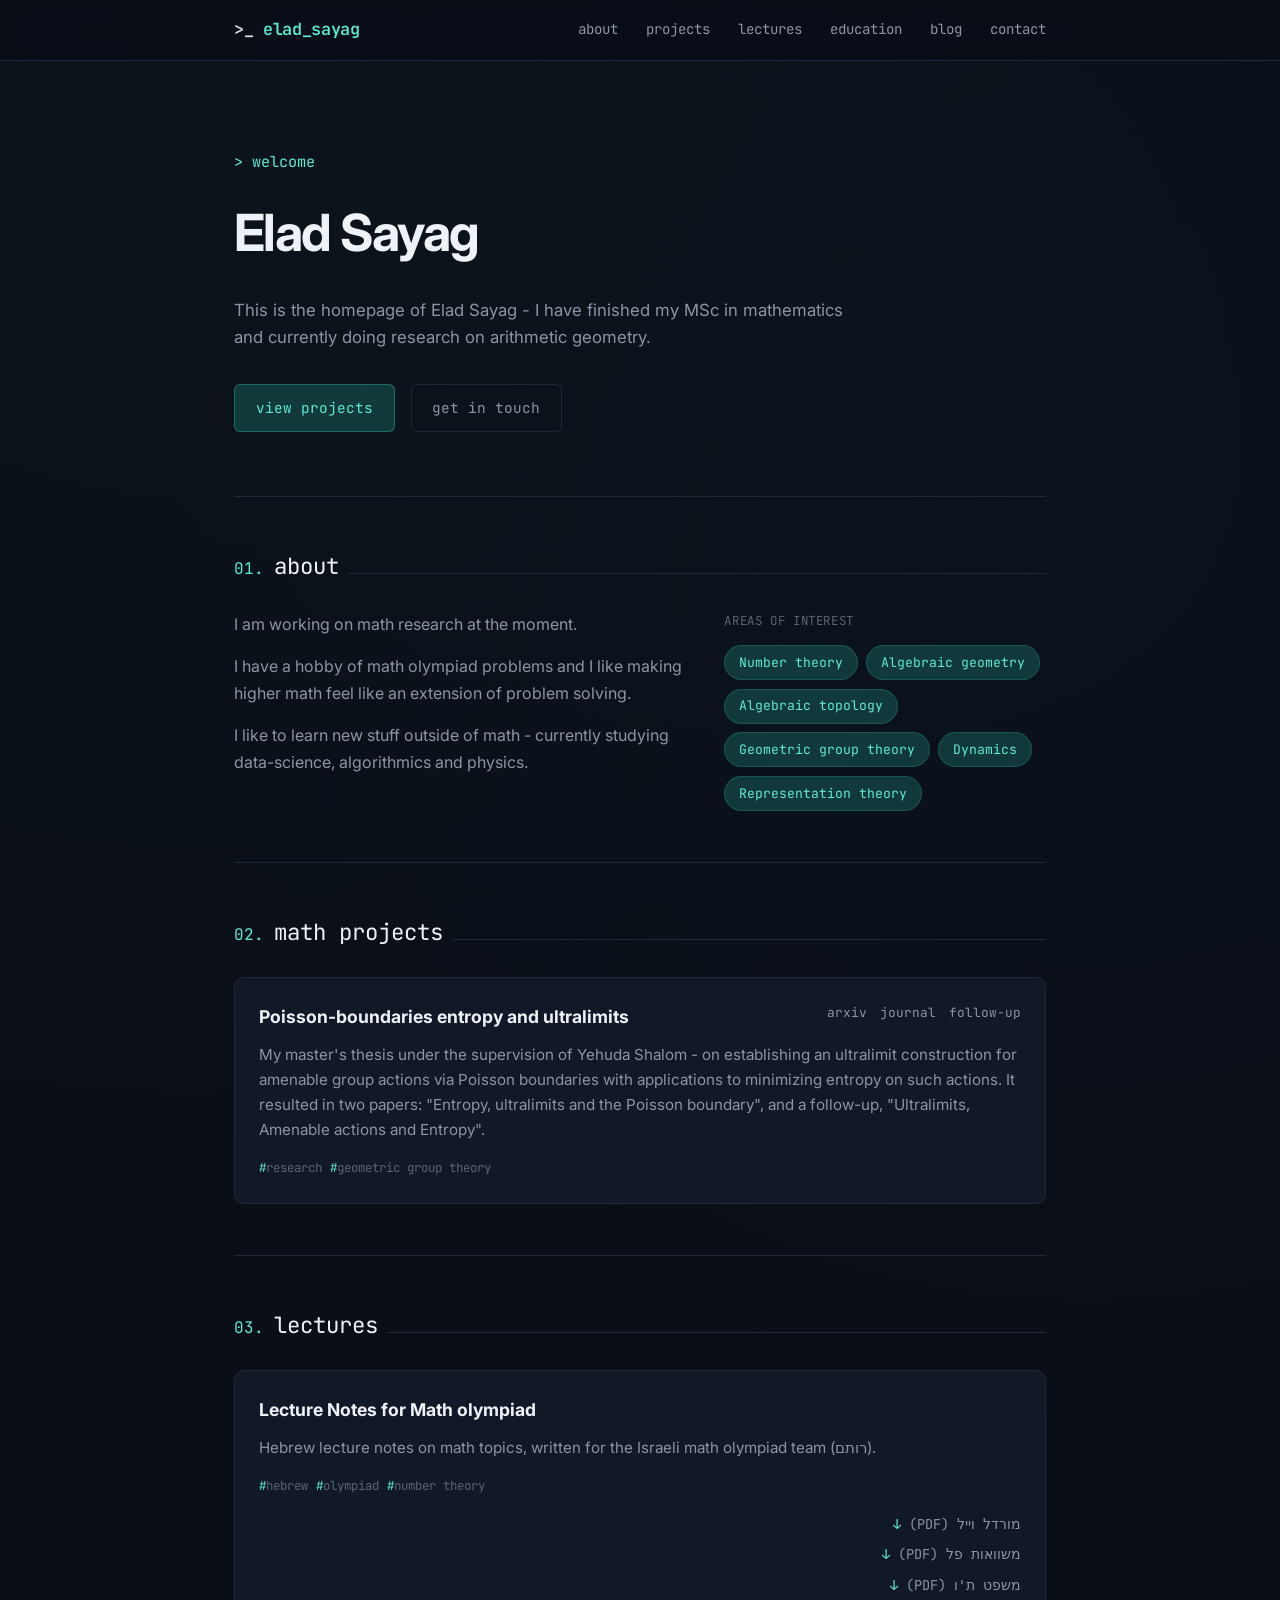
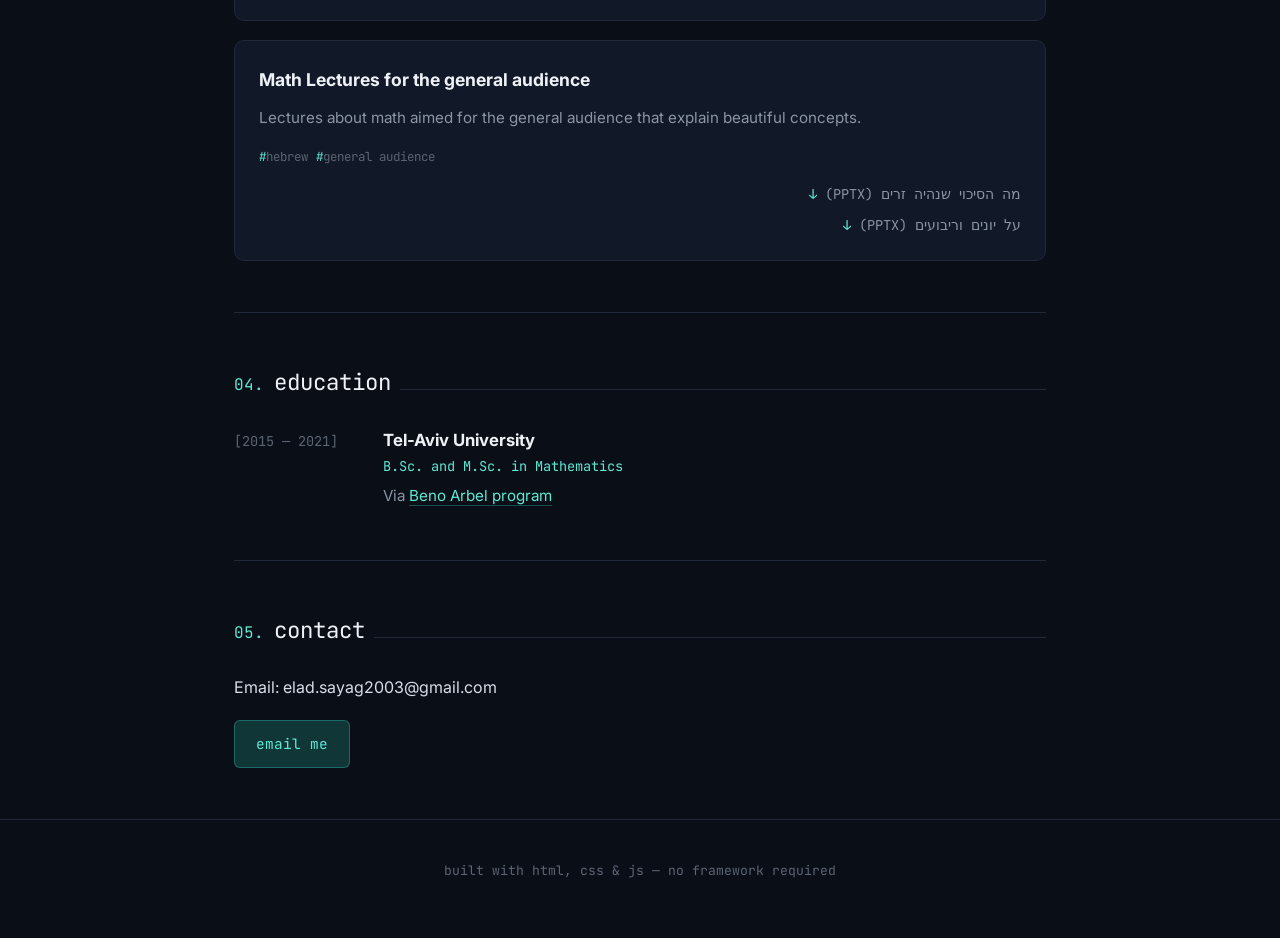
==== commit 08db1f8a: "Tweak Beno Arbel program wording" ====
--- a/index.html
+++ b/index.html
@@ -177,7 +177,7 @@
         <div>
           <h3>Tel-Aviv University</h3>
           <div class="role">B.Sc. and M.Sc. in Mathematics</div>
-          <p><a href="https://en-exact-sciences.tau.ac.il/math/beno-arbel-young-students-program" target="_blank" rel="noopener">Beno Arbel program</a></p>
+          <p>Via <a href="https://en-exact-sciences.tau.ac.il/math/beno-arbel-young-students-program" target="_blank" rel="noopener">Beno Arbel program</a></p>
         </div>
       </div>
 
